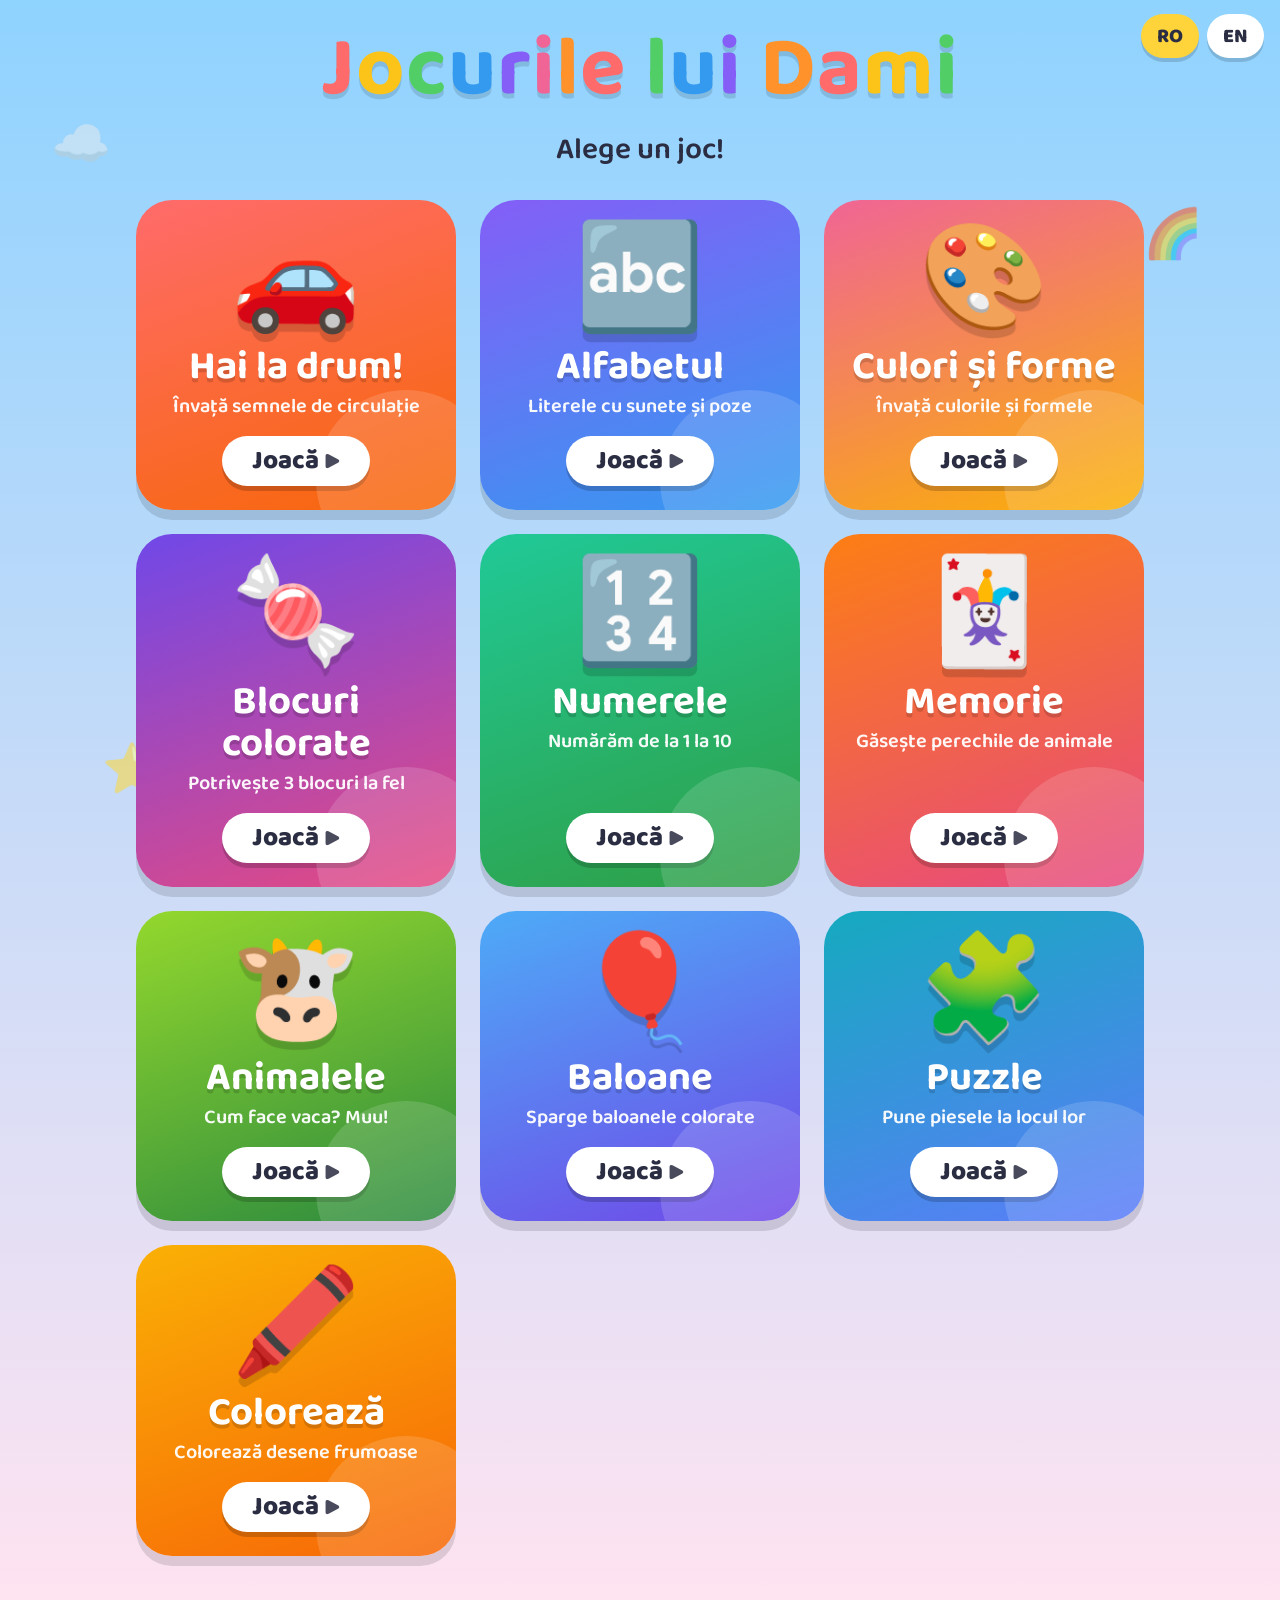
==== index.html @ ff149d6a "first version" ====
<!doctype html><html lang="ro"><head><meta charset="utf-8"><meta name="viewport" content="width=device-width,initial-scale=1"><title>Jocurile lui Dami</title><link rel="preconnect" href="https://fonts.googleapis.com"><link href="https://fonts.googleapis.com/css2?family=Baloo+2:wght@600;800&display=swap" rel="stylesheet"><style>:root{--ink:#2b2d42;--sky1:#8fd3ff;--sky2:#ffe3f1;--card-shadow:0 10px 0 rgba(0,0,0,.12);--font:"Baloo 2","Comic Sans MS","Trebuchet MS",sans-serif}*{box-sizing:border-box}body,html{margin:0;min-height:100%}body{font-family:var(--font);color:var(--ink);background:linear-gradient(180deg,var(--sky1),var(--sky2));min-height:100vh;overflow-x:hidden;padding-inline:16px}.float{position:fixed;font-size:48px;opacity:.55;pointer-events:none;animation:14s ease-in-out infinite drift;z-index:0}@keyframes drift{0%,100%{transform:translateY(0) rotate(-6deg)}50%{transform:translateY(-26px) rotate(6deg)}}header{position:relative;z-index:1;display:flex;justify-content:center;align-items:center;padding-block:28px 8px}h1{margin:0;font-size:clamp(40px,8vw,84px);line-height:1;text-align:center;letter-spacing:1px}h1 span{display:inline-block;text-shadow:0 5px 0 rgba(0,0,0,.12);animation:2.4s ease-in-out infinite hop}@keyframes hop{0%,100%,40%{transform:translateY(0)}20%{transform:translateY(-10px)}}.subtitle{position:relative;z-index:1;text-align:center;font-size:clamp(20px,3.5vw,30px);margin:6px 0 26px;font-weight:600}.lang{position:fixed;top:14px;right:16px;z-index:2;display:flex;gap:8px}.lang button{font:800 20px var(--font);border:0;border-radius:999px;padding:6px 16px;cursor:pointer;background:#fff;color:var(--ink);box-shadow:0 4px 0 rgba(0,0,0,.15)}.lang button[aria-pressed=true]{background:#ffd43b}.games{position:relative;z-index:1;display:grid;grid-template-columns:repeat(auto-fit,minmax(250px,320px));gap:24px;justify-content:center;max-width:1200px;margin:0 auto;padding-bottom:48px}.game{position:relative;display:flex;flex-direction:column;align-items:center;text-align:center;text-decoration:none;color:#fff;border-radius:36px;padding:26px 22px 24px;box-shadow:var(--card-shadow);transition:transform .15s;overflow:hidden}.game:focus-visible,.game:hover{transform:translateY(-6px) rotate(-1deg)}.game:active{transform:translateY(3px)}.game:focus-visible{outline:#fff solid 5px;outline-offset:4px}.game .icon{font-size:clamp(76px,12vw,104px);line-height:1.1;filter:drop-shadow(0 8px 0 rgba(0,0,0,.15));animation:3s ease-in-out infinite wiggle}@keyframes wiggle{0%,100%,30%{transform:rotate(0)}10%{transform:rotate(-8deg)}20%{transform:rotate(8deg)}}.game h2{margin:6px 0 2px;font-size:clamp(30px,4vw,40px);line-height:1.05;text-shadow:0 4px 0 rgba(0,0,0,.15)}.game p{margin:0 0 14px;font-size:20px;font-weight:600;opacity:.95}.game .play{margin-top:auto;background:#fff;color:var(--ink);font-weight:800;font-size:26px;border-radius:999px;padding:4px 30px;box-shadow:0 5px 0 rgba(0,0,0,.18)}.game.memory{background:linear-gradient(160deg,#fd7e14,#e64980)}.game.animals{background:linear-gradient(160deg,#94d82d,#2b8a3e)}.game.balloons{background:linear-gradient(160deg,#4dabf7,#7048e8)}.game.coloring{background:linear-gradient(160deg,#fab005,#f76707)}.game.puzzle{background:linear-gradient(160deg,#15aabf,#5c7cfa)}.game.drive{background:linear-gradient(160deg,#ff6b6b,#f76707)}.game.abc{background:linear-gradient(160deg,#845ef7,#339af0)}.game.num{background:linear-gradient(160deg,#20c997,#2f9e44)}.game.shapes{background:linear-gradient(160deg,#f06595,#fab005)}.game.blocks{background:linear-gradient(160deg,#7048e8,#e64980)}.game::after{content:"";position:absolute;inset:auto -40px -60px auto;width:180px;height:180px;border-radius:50%;background:rgba(255,255,255,.14)}@media (max-width:600px){header{padding-top:64px}.float{font-size:32px}.games{gap:18px}}@media (prefers-reduced-motion:reduce){.float,.game .icon,h1 span{animation:none}}</style></head><body><span class="float" style="left:4%;top:12%">☁️</span> <span class="float" style="right:6%;top:22%;animation-delay:-4s">🌈</span> <span class="float" style="left:8%;bottom:10%;animation-delay:-8s">⭐</span> <span class="float" style="right:10%;bottom:14%;animation-delay:-2s">🎈</span><div class="lang" role="group" aria-label="Language"><button data-lang="ro">RO</button> <button data-lang="en">EN</button></div><header><h1 id="title"></h1></header><p class="subtitle" id="subtitle"></p><main class="games"><a class="game drive" href="drive.html"><div class="icon" aria-hidden="true">🚗</div><h2 data-t="driveTitle"></h2><p data-t="driveText"></p><span class="play" data-t="play"></span> </a><a class="game abc" href="alphabet.html"><div class="icon" aria-hidden="true">🔤</div><h2 data-t="abcTitle"></h2><p data-t="abcText"></p><span class="play" data-t="play"></span> </a><a class="game shapes" href="shapes.html"><div class="icon" aria-hidden="true">🎨</div><h2 data-t="shapesTitle"></h2><p data-t="shapesText"></p><span class="play" data-t="play"></span> </a><a class="game blocks" href="blocks.html"><div class="icon" aria-hidden="true">🍬</div><h2 data-t="blocksTitle"></h2><p data-t="blocksText"></p><span class="play" data-t="play"></span> </a><a class="game num" href="numbers.html"><div class="icon" aria-hidden="true">🔢</div><h2 data-t="numTitle"></h2><p data-t="numText"></p><span class="play" data-t="play"></span> </a><a class="game memory" href="memory.html"><div class="icon" aria-hidden="true">🃏</div><h2 data-t="memoryTitle"></h2><p data-t="memoryText"></p><span class="play" data-t="play"></span> </a><a class="game animals" href="animals.html"><div class="icon" aria-hidden="true">🐮</div><h2 data-t="animalsTitle"></h2><p data-t="animalsText"></p><span class="play" data-t="play"></span> </a><a class="game balloons" href="balloons.html"><div class="icon" aria-hidden="true">🎈</div><h2 data-t="balloonsTitle"></h2><p data-t="balloonsText"></p><span class="play" data-t="play"></span> </a><a class="game puzzle" href="puzzle.html"><div class="icon" aria-hidden="true">🧩</div><h2 data-t="puzzleTitle"></h2><p data-t="puzzleText"></p><span class="play" data-t="play"></span> </a><a class="game coloring" href="coloring.html"><div class="icon" aria-hidden="true">🖍️</div><h2 data-t="coloringTitle"></h2><p data-t="coloringText"></p><span class="play" data-t="play"></span></a></main><script>const e={ro:{title:"Jocurile lui Dami",subtitle:"Alege un joc!",driveTitle:"Hai la drum!",driveText:"Învață semnele de circulație",abcTitle:"Alfabetul",abcText:"Literele cu sunete și poze",numTitle:"Numerele",numText:"Numărăm de la 1 la 10",shapesTitle:"Culori și forme",shapesText:"Învață culorile și formele",blocksTitle:"Blocuri colorate",blocksText:"Potrivește 3 blocuri la fel",memoryTitle:"Memorie",memoryText:"Găsește perechile de animale",animalsTitle:"Animalele",animalsText:"Cum face vaca? Muu!",balloonsTitle:"Baloane",balloonsText:"Sparge baloanele colorate",coloringTitle:"Colorează",coloringText:"Colorează desene frumoase",puzzleTitle:"Puzzle",puzzleText:"Pune piesele la locul lor",play:"Joacă ▶"},en:{title:"Dami's Games",subtitle:"Pick a game!",driveTitle:"Let's Drive!",driveText:"Learn the traffic signs",abcTitle:"The Alphabet",abcText:"Romanian letters with sounds and pictures",numTitle:"Numbers",numText:"Count from 1 to 10 in Romanian",shapesTitle:"Colors & Shapes",shapesText:"Learn colors and shapes in Romanian",blocksTitle:"Color Blocks",blocksText:"Match 3 blocks of the same color",memoryTitle:"Memory",memoryText:"Find the animal pairs",animalsTitle:"Animals",animalsText:"What does the cow say? Moo!",balloonsTitle:"Balloons",balloonsText:"Pop the balloons of one color",coloringTitle:"Coloring",coloringText:"Color in fun pictures",puzzleTitle:"Puzzle",puzzleText:"Put the picture pieces in place",play:"Play ▶"}},t=["#ff6b6b","#fcc419","#51cf66","#339af0","#845ef7","#f06595","#ff922b"];let l="ro";try{"en"===localStorage.getItem("dami-lang")&&(l="en")}catch(e){}function o(){const o=e[l];document.documentElement.lang=l,document.title=o.title;const a=document.getElementById("title");a.textContent="",[...o.title].forEach((e,l)=>{if(" "===e)return void a.append(" ");const o=document.createElement("span");o.textContent=e,o.style.color=t[l%t.length],o.style.animationDelay=.12*l+"s",a.appendChild(o)}),document.getElementById("subtitle").textContent=o.subtitle,document.querySelectorAll("[data-t]").forEach(e=>{e.textContent=o[e.dataset.t]}),document.querySelectorAll(".lang button").forEach(e=>e.setAttribute("aria-pressed",String(e.dataset.lang===l)))}document.querySelectorAll(".lang button").forEach(e=>e.addEventListener("click",()=>{l=e.dataset.lang;try{localStorage.setItem("dami-lang",l)}catch(e){}o()})),document.querySelectorAll(".game .icon").forEach((e,t)=>{e.style.animationDelay=.45*t+"s"}),o()</script></body></html>
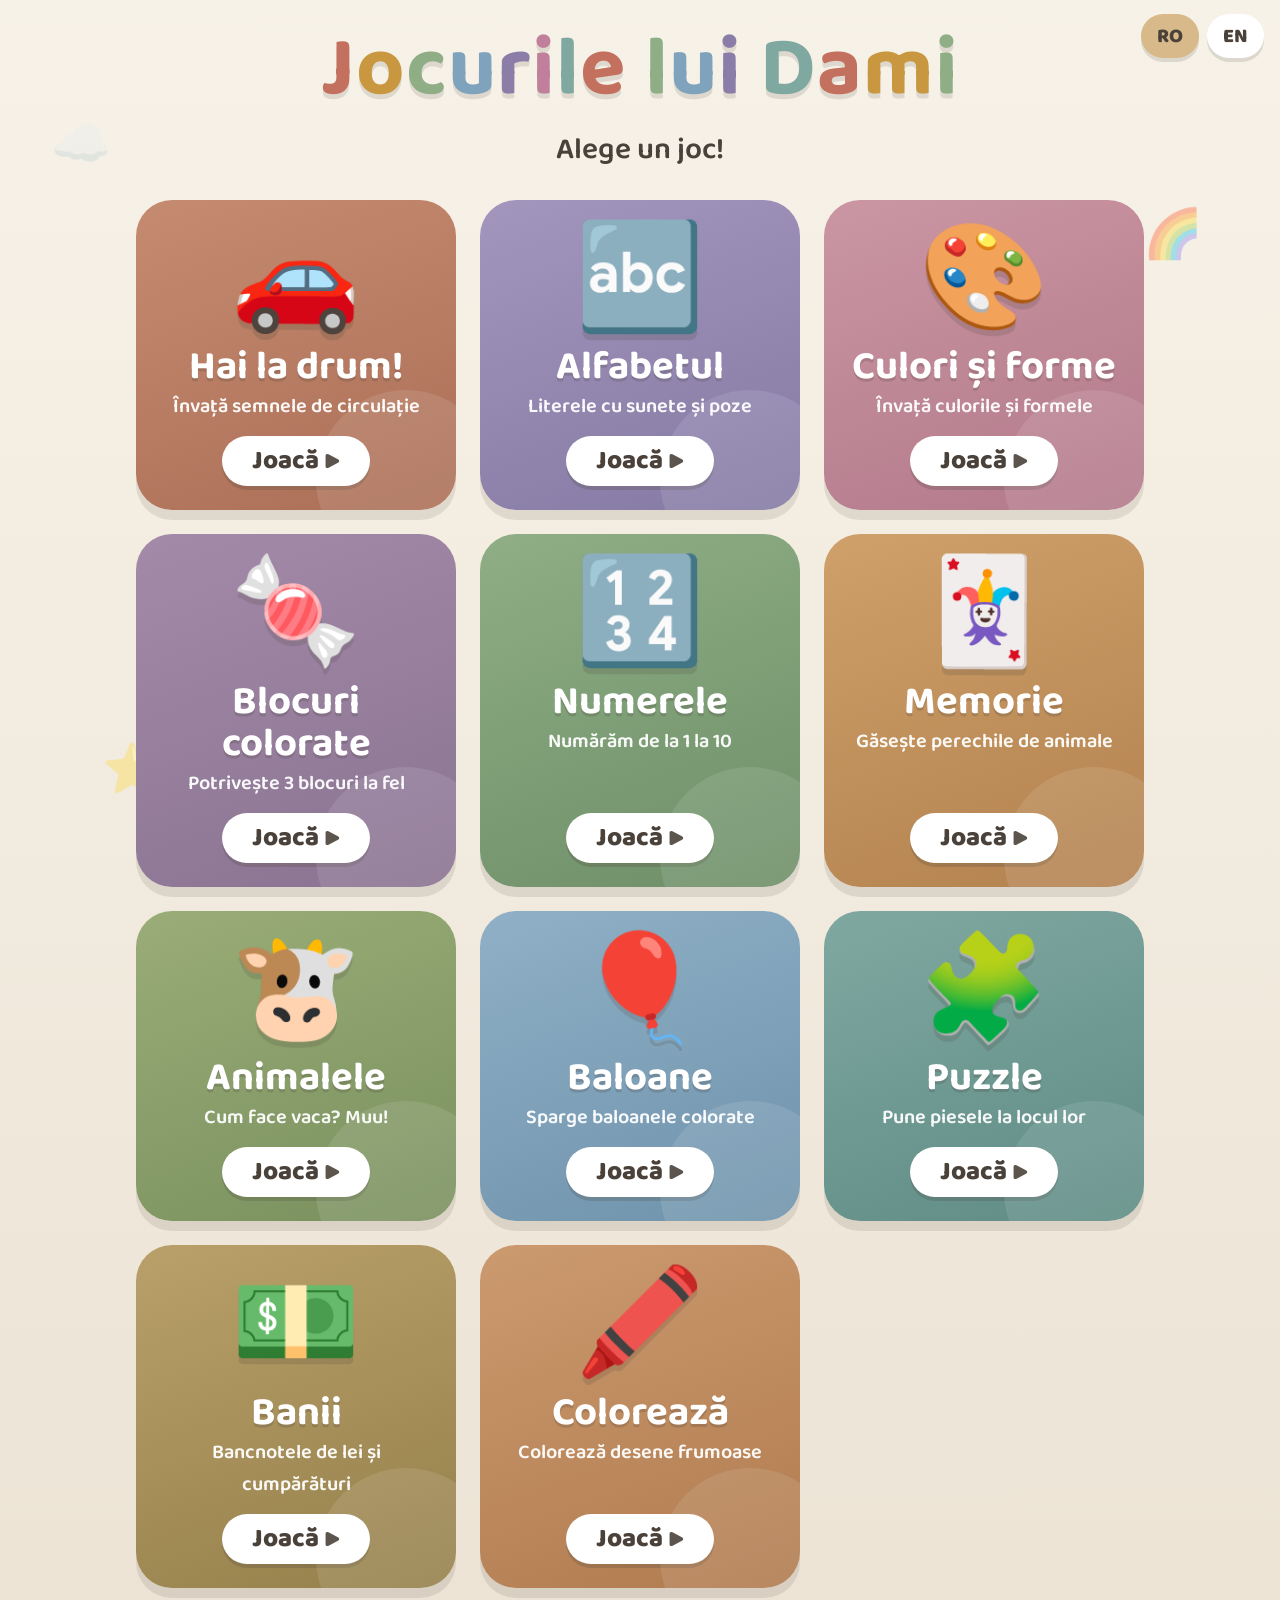
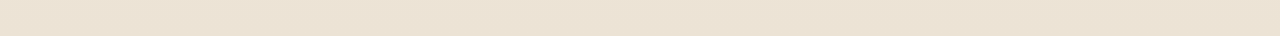
==== commit b483b867: "new v 2 monte" ====
--- a/index.html
+++ b/index.html
@@ -1 +1 @@
-<!doctype html><html lang="ro"><head><meta charset="utf-8"><meta name="viewport" content="width=device-width,initial-scale=1"><title>Jocurile lui Dami</title><link rel="preconnect" href="https://fonts.googleapis.com"><link href="https://fonts.googleapis.com/css2?family=Baloo+2:wght@600;800&display=swap" rel="stylesheet"><style>:root{--ink:#2b2d42;--sky1:#8fd3ff;--sky2:#ffe3f1;--card-shadow:0 10px 0 rgba(0,0,0,.12);--font:"Baloo 2","Comic Sans MS","Trebuchet MS",sans-serif}*{box-sizing:border-box}body,html{margin:0;min-height:100%}body{font-family:var(--font);color:var(--ink);background:linear-gradient(180deg,var(--sky1),var(--sky2));min-height:100vh;overflow-x:hidden;padding-inline:16px}.float{position:fixed;font-size:48px;opacity:.55;pointer-events:none;animation:14s ease-in-out infinite drift;z-index:0}@keyframes drift{0%,100%{transform:translateY(0) rotate(-6deg)}50%{transform:translateY(-26px) rotate(6deg)}}header{position:relative;z-index:1;display:flex;justify-content:center;align-items:center;padding-block:28px 8px}h1{margin:0;font-size:clamp(40px,8vw,84px);line-height:1;text-align:center;letter-spacing:1px}h1 span{display:inline-block;text-shadow:0 5px 0 rgba(0,0,0,.12);animation:2.4s ease-in-out infinite hop}@keyframes hop{0%,100%,40%{transform:translateY(0)}20%{transform:translateY(-10px)}}.subtitle{position:relative;z-index:1;text-align:center;font-size:clamp(20px,3.5vw,30px);margin:6px 0 26px;font-weight:600}.lang{position:fixed;top:14px;right:16px;z-index:2;display:flex;gap:8px}.lang button{font:800 20px var(--font);border:0;border-radius:999px;padding:6px 16px;cursor:pointer;background:#fff;color:var(--ink);box-shadow:0 4px 0 rgba(0,0,0,.15)}.lang button[aria-pressed=true]{background:#ffd43b}.games{position:relative;z-index:1;display:grid;grid-template-columns:repeat(auto-fit,minmax(250px,320px));gap:24px;justify-content:center;max-width:1200px;margin:0 auto;padding-bottom:48px}.game{position:relative;display:flex;flex-direction:column;align-items:center;text-align:center;text-decoration:none;color:#fff;border-radius:36px;padding:26px 22px 24px;box-shadow:var(--card-shadow);transition:transform .15s;overflow:hidden}.game:focus-visible,.game:hover{transform:translateY(-6px) rotate(-1deg)}.game:active{transform:translateY(3px)}.game:focus-visible{outline:#fff solid 5px;outline-offset:4px}.game .icon{font-size:clamp(76px,12vw,104px);line-height:1.1;filter:drop-shadow(0 8px 0 rgba(0,0,0,.15));animation:3s ease-in-out infinite wiggle}@keyframes wiggle{0%,100%,30%{transform:rotate(0)}10%{transform:rotate(-8deg)}20%{transform:rotate(8deg)}}.game h2{margin:6px 0 2px;font-size:clamp(30px,4vw,40px);line-height:1.05;text-shadow:0 4px 0 rgba(0,0,0,.15)}.game p{margin:0 0 14px;font-size:20px;font-weight:600;opacity:.95}.game .play{margin-top:auto;background:#fff;color:var(--ink);font-weight:800;font-size:26px;border-radius:999px;padding:4px 30px;box-shadow:0 5px 0 rgba(0,0,0,.18)}.game.memory{background:linear-gradient(160deg,#fd7e14,#e64980)}.game.animals{background:linear-gradient(160deg,#94d82d,#2b8a3e)}.game.balloons{background:linear-gradient(160deg,#4dabf7,#7048e8)}.game.coloring{background:linear-gradient(160deg,#fab005,#f76707)}.game.puzzle{background:linear-gradient(160deg,#15aabf,#5c7cfa)}.game.drive{background:linear-gradient(160deg,#ff6b6b,#f76707)}.game.abc{background:linear-gradient(160deg,#845ef7,#339af0)}.game.num{background:linear-gradient(160deg,#20c997,#2f9e44)}.game.shapes{background:linear-gradient(160deg,#f06595,#fab005)}.game.blocks{background:linear-gradient(160deg,#7048e8,#e64980)}.game::after{content:"";position:absolute;inset:auto -40px -60px auto;width:180px;height:180px;border-radius:50%;background:rgba(255,255,255,.14)}@media (max-width:600px){header{padding-top:64px}.float{font-size:32px}.games{gap:18px}}@media (prefers-reduced-motion:reduce){.float,.game .icon,h1 span{animation:none}}</style></head><body><span class="float" style="left:4%;top:12%">☁️</span> <span class="float" style="right:6%;top:22%;animation-delay:-4s">🌈</span> <span class="float" style="left:8%;bottom:10%;animation-delay:-8s">⭐</span> <span class="float" style="right:10%;bottom:14%;animation-delay:-2s">🎈</span><div class="lang" role="group" aria-label="Language"><button data-lang="ro">RO</button> <button data-lang="en">EN</button></div><header><h1 id="title"></h1></header><p class="subtitle" id="subtitle"></p><main class="games"><a class="game drive" href="drive.html"><div class="icon" aria-hidden="true">🚗</div><h2 data-t="driveTitle"></h2><p data-t="driveText"></p><span class="play" data-t="play"></span> </a><a class="game abc" href="alphabet.html"><div class="icon" aria-hidden="true">🔤</div><h2 data-t="abcTitle"></h2><p data-t="abcText"></p><span class="play" data-t="play"></span> </a><a class="game shapes" href="shapes.html"><div class="icon" aria-hidden="true">🎨</div><h2 data-t="shapesTitle"></h2><p data-t="shapesText"></p><span class="play" data-t="play"></span> </a><a class="game blocks" href="blocks.html"><div class="icon" aria-hidden="true">🍬</div><h2 data-t="blocksTitle"></h2><p data-t="blocksText"></p><span class="play" data-t="play"></span> </a><a class="game num" href="numbers.html"><div class="icon" aria-hidden="true">🔢</div><h2 data-t="numTitle"></h2><p data-t="numText"></p><span class="play" data-t="play"></span> </a><a class="game memory" href="memory.html"><div class="icon" aria-hidden="true">🃏</div><h2 data-t="memoryTitle"></h2><p data-t="memoryText"></p><span class="play" data-t="play"></span> </a><a class="game animals" href="animals.html"><div class="icon" aria-hidden="true">🐮</div><h2 data-t="animalsTitle"></h2><p data-t="animalsText"></p><span class="play" data-t="play"></span> </a><a class="game balloons" href="balloons.html"><div class="icon" aria-hidden="true">🎈</div><h2 data-t="balloonsTitle"></h2><p data-t="balloonsText"></p><span class="play" data-t="play"></span> </a><a class="game puzzle" href="puzzle.html"><div class="icon" aria-hidden="true">🧩</div><h2 data-t="puzzleTitle"></h2><p data-t="puzzleText"></p><span class="play" data-t="play"></span> </a><a class="game coloring" href="coloring.html"><div class="icon" aria-hidden="true">🖍️</div><h2 data-t="coloringTitle"></h2><p data-t="coloringText"></p><span class="play" data-t="play"></span></a></main><script>const e={ro:{title:"Jocurile lui Dami",subtitle:"Alege un joc!",driveTitle:"Hai la drum!",driveText:"Învață semnele de circulație",abcTitle:"Alfabetul",abcText:"Literele cu sunete și poze",numTitle:"Numerele",numText:"Numărăm de la 1 la 10",shapesTitle:"Culori și forme",shapesText:"Învață culorile și formele",blocksTitle:"Blocuri colorate",blocksText:"Potrivește 3 blocuri la fel",memoryTitle:"Memorie",memoryText:"Găsește perechile de animale",animalsTitle:"Animalele",animalsText:"Cum face vaca? Muu!",balloonsTitle:"Baloane",balloonsText:"Sparge baloanele colorate",coloringTitle:"Colorează",coloringText:"Colorează desene frumoase",puzzleTitle:"Puzzle",puzzleText:"Pune piesele la locul lor",play:"Joacă ▶"},en:{title:"Dami's Games",subtitle:"Pick a game!",driveTitle:"Let's Drive!",driveText:"Learn the traffic signs",abcTitle:"The Alphabet",abcText:"Romanian letters with sounds and pictures",numTitle:"Numbers",numText:"Count from 1 to 10 in Romanian",shapesTitle:"Colors & Shapes",shapesText:"Learn colors and shapes in Romanian",blocksTitle:"Color Blocks",blocksText:"Match 3 blocks of the same color",memoryTitle:"Memory",memoryText:"Find the animal pairs",animalsTitle:"Animals",animalsText:"What does the cow say? Moo!",balloonsTitle:"Balloons",balloonsText:"Pop the balloons of one color",coloringTitle:"Coloring",coloringText:"Color in fun pictures",puzzleTitle:"Puzzle",puzzleText:"Put the picture pieces in place",play:"Play ▶"}},t=["#ff6b6b","#fcc419","#51cf66","#339af0","#845ef7","#f06595","#ff922b"];let l="ro";try{"en"===localStorage.getItem("dami-lang")&&(l="en")}catch(e){}function o(){const o=e[l];document.documentElement.lang=l,document.title=o.title;const a=document.getElementById("title");a.textContent="",[...o.title].forEach((e,l)=>{if(" "===e)return void a.append(" ");const o=document.createElement("span");o.textContent=e,o.style.color=t[l%t.length],o.style.animationDelay=.12*l+"s",a.appendChild(o)}),document.getElementById("subtitle").textContent=o.subtitle,document.querySelectorAll("[data-t]").forEach(e=>{e.textContent=o[e.dataset.t]}),document.querySelectorAll(".lang button").forEach(e=>e.setAttribute("aria-pressed",String(e.dataset.lang===l)))}document.querySelectorAll(".lang button").forEach(e=>e.addEventListener("click",()=>{l=e.dataset.lang;try{localStorage.setItem("dami-lang",l)}catch(e){}o()})),document.querySelectorAll(".game .icon").forEach((e,t)=>{e.style.animationDelay=.45*t+"s"}),o()</script></body></html>+<!doctype html><html lang="ro"><head><meta charset="utf-8"><meta name="viewport" content="width=device-width,initial-scale=1"><title>Jocurile lui Dami</title><link rel="preconnect" href="https://fonts.googleapis.com"><link href="https://fonts.googleapis.com/css2?family=Baloo+2:wght@600;800&display=swap" rel="stylesheet"><style>:root{--ink:#4a423a;--sky1:#f7f2e8;--sky2:#ece3d5;--card-shadow:0 10px 0 rgba(74,66,58,.12);--font:"Baloo 2","Comic Sans MS","Trebuchet MS",sans-serif}*{box-sizing:border-box}body,html{margin:0;min-height:100%}body{font-family:var(--font);color:var(--ink);background:linear-gradient(180deg,var(--sky1),var(--sky2));min-height:100vh;overflow-x:hidden;padding-inline:16px}.float{position:fixed;font-size:48px;opacity:.35;pointer-events:none;animation:14s ease-in-out infinite drift;z-index:0}@keyframes drift{0%,100%{transform:translateY(0) rotate(-6deg)}50%{transform:translateY(-26px) rotate(6deg)}}header{position:relative;z-index:1;display:flex;justify-content:center;align-items:center;padding-block:28px 8px}h1{margin:0;font-size:clamp(40px,8vw,84px);line-height:1;text-align:center;letter-spacing:1px}h1 span{display:inline-block;text-shadow:0 5px 0 rgba(74,66,58,.14);animation:2.4s ease-in-out infinite hop}@keyframes hop{0%,100%,40%{transform:translateY(0)}20%{transform:translateY(-10px)}}.subtitle{position:relative;z-index:1;text-align:center;font-size:clamp(20px,3.5vw,30px);margin:6px 0 26px;font-weight:600}.lang{position:fixed;top:14px;right:16px;z-index:2;display:flex;gap:8px}.lang button{font:800 20px var(--font);border:0;border-radius:999px;padding:6px 16px;cursor:pointer;background:#fff;color:var(--ink);box-shadow:0 4px 0 rgba(74,66,58,.15)}.lang button[aria-pressed=true]{background:#d8b98a}.games{position:relative;z-index:1;display:grid;grid-template-columns:repeat(auto-fit,minmax(250px,320px));gap:24px;justify-content:center;max-width:1200px;margin:0 auto;padding-bottom:48px}.game{position:relative;display:flex;flex-direction:column;align-items:center;text-align:center;text-decoration:none;color:#fff;border-radius:36px;padding:26px 22px 24px;box-shadow:var(--card-shadow);transition:transform .15s;overflow:hidden}.game:focus-visible,.game:hover{transform:translateY(-6px) rotate(-1deg)}.game:active{transform:translateY(3px)}.game:focus-visible{outline:#fff solid 5px;outline-offset:4px}.game .icon{font-size:clamp(76px,12vw,104px);line-height:1.1;filter:drop-shadow(0 6px 0 rgba(74,66,58,.18));animation:3s ease-in-out infinite wiggle}@keyframes wiggle{0%,100%,30%{transform:rotate(0)}10%{transform:rotate(-8deg)}20%{transform:rotate(8deg)}}.game h2{margin:6px 0 2px;font-size:clamp(30px,4vw,40px);line-height:1.05;text-shadow:0 3px 0 rgba(74,66,58,.22)}.game p{margin:0 0 14px;font-size:20px;font-weight:600;opacity:.95}.game .play{margin-top:auto;background:#fff;color:var(--ink);font-weight:800;font-size:26px;border-radius:999px;padding:4px 30px;box-shadow:0 4px 0 rgba(74,66,58,.22)}.game.memory{background:linear-gradient(160deg,#cfa06a,#b3824f)}.game.animals{background:linear-gradient(160deg,#9aad78,#79905e)}.game.balloons{background:linear-gradient(160deg,#8fb0c6,#6f93ac)}.game.coloring{background:linear-gradient(160deg,#cc9a6f,#b07b4f)}.game.puzzle{background:linear-gradient(160deg,#7fa8a0,#5f8c85)}.game.money{background:linear-gradient(160deg,#b9a06a,#95804b)}.game.drive{background:linear-gradient(160deg,#c58b70,#ab6f57)}.game.abc{background:linear-gradient(160deg,#a396bd,#857aa4)}.game.num{background:linear-gradient(160deg,#8fae86,#6e8f68)}.game.shapes{background:linear-gradient(160deg,#cb96a3,#b2798a)}.game.blocks{background:linear-gradient(160deg,#a38aa8,#8a7392)}.game::after{content:"";position:absolute;inset:auto -40px -60px auto;width:180px;height:180px;border-radius:50%;background:rgba(255,255,255,.1)}@media (max-width:600px){header{padding-top:64px}.float{font-size:32px}.games{gap:18px}}@media (prefers-reduced-motion:reduce){.float,.game .icon,h1 span{animation:none}}</style></head><body><span class="float" style="left:4%;top:12%">☁️</span> <span class="float" style="right:6%;top:22%;animation-delay:-4s">🌈</span> <span class="float" style="left:8%;bottom:10%;animation-delay:-8s">⭐</span> <span class="float" style="right:10%;bottom:14%;animation-delay:-2s">🎈</span><div class="lang" role="group" aria-label="Language"><button data-lang="ro">RO</button> <button data-lang="en">EN</button></div><header><h1 id="title"></h1></header><p class="subtitle" id="subtitle"></p><main class="games"><a class="game drive" href="drive.html"><div class="icon" aria-hidden="true">🚗</div><h2 data-t="driveTitle"></h2><p data-t="driveText"></p><span class="play" data-t="play"></span> </a><a class="game abc" href="alphabet.html"><div class="icon" aria-hidden="true">🔤</div><h2 data-t="abcTitle"></h2><p data-t="abcText"></p><span class="play" data-t="play"></span> </a><a class="game shapes" href="shapes.html"><div class="icon" aria-hidden="true">🎨</div><h2 data-t="shapesTitle"></h2><p data-t="shapesText"></p><span class="play" data-t="play"></span> </a><a class="game blocks" href="blocks.html"><div class="icon" aria-hidden="true">🍬</div><h2 data-t="blocksTitle"></h2><p data-t="blocksText"></p><span class="play" data-t="play"></span> </a><a class="game num" href="numbers.html"><div class="icon" aria-hidden="true">🔢</div><h2 data-t="numTitle"></h2><p data-t="numText"></p><span class="play" data-t="play"></span> </a><a class="game memory" href="memory.html"><div class="icon" aria-hidden="true">🃏</div><h2 data-t="memoryTitle"></h2><p data-t="memoryText"></p><span class="play" data-t="play"></span> </a><a class="game animals" href="animals.html"><div class="icon" aria-hidden="true">🐮</div><h2 data-t="animalsTitle"></h2><p data-t="animalsText"></p><span class="play" data-t="play"></span> </a><a class="game balloons" href="balloons.html"><div class="icon" aria-hidden="true">🎈</div><h2 data-t="balloonsTitle"></h2><p data-t="balloonsText"></p><span class="play" data-t="play"></span> </a><a class="game puzzle" href="puzzle.html"><div class="icon" aria-hidden="true">🧩</div><h2 data-t="puzzleTitle"></h2><p data-t="puzzleText"></p><span class="play" data-t="play"></span> </a><a class="game money" href="money.html"><div class="icon" aria-hidden="true">💵</div><h2 data-t="moneyTitle"></h2><p data-t="moneyText"></p><span class="play" data-t="play"></span> </a><a class="game coloring" href="coloring.html"><div class="icon" aria-hidden="true">🖍️</div><h2 data-t="coloringTitle"></h2><p data-t="coloringText"></p><span class="play" data-t="play"></span></a></main><script>const e={ro:{title:"Jocurile lui Dami",subtitle:"Alege un joc!",driveTitle:"Hai la drum!",driveText:"Învață semnele de circulație",abcTitle:"Alfabetul",abcText:"Literele cu sunete și poze",numTitle:"Numerele",numText:"Numărăm de la 1 la 10",shapesTitle:"Culori și forme",shapesText:"Învață culorile și formele",blocksTitle:"Blocuri colorate",blocksText:"Potrivește 3 blocuri la fel",memoryTitle:"Memorie",memoryText:"Găsește perechile de animale",animalsTitle:"Animalele",animalsText:"Cum face vaca? Muu!",balloonsTitle:"Baloane",balloonsText:"Sparge baloanele colorate",coloringTitle:"Colorează",coloringText:"Colorează desene frumoase",puzzleTitle:"Puzzle",puzzleText:"Pune piesele la locul lor",moneyTitle:"Banii",moneyText:"Bancnotele de lei și cumpărături",play:"Joacă ▶"},en:{title:"Dami's Games",subtitle:"Pick a game!",driveTitle:"Let's Drive!",driveText:"Learn the traffic signs",abcTitle:"The Alphabet",abcText:"Romanian letters with sounds and pictures",numTitle:"Numbers",numText:"Count from 1 to 10 in Romanian",shapesTitle:"Colors & Shapes",shapesText:"Learn colors and shapes in Romanian",blocksTitle:"Color Blocks",blocksText:"Match 3 blocks of the same color",memoryTitle:"Memory",memoryText:"Find the animal pairs",animalsTitle:"Animals",animalsText:"What does the cow say? Moo!",balloonsTitle:"Balloons",balloonsText:"Pop the balloons of one color",coloringTitle:"Coloring",coloringText:"Color in fun pictures",puzzleTitle:"Puzzle",puzzleText:"Put the picture pieces in place",moneyTitle:"Money",moneyText:"Romanian leu notes and shopping",play:"Play ▶"}},t=["#c4705f","#c9973f","#8fae86","#7fa3bd","#8a7ea9","#c07f9a","#7fa8a0"];let l="ro";try{"en"===localStorage.getItem("dami-lang")&&(l="en")}catch(e){}function o(){const o=e[l];document.documentElement.lang=l,document.title=o.title;const a=document.getElementById("title");a.textContent="",[...o.title].forEach((e,l)=>{if(" "===e)return void a.append(" ");const o=document.createElement("span");o.textContent=e,o.style.color=t[l%t.length],o.style.animationDelay=.12*l+"s",a.appendChild(o)}),document.getElementById("subtitle").textContent=o.subtitle,document.querySelectorAll("[data-t]").forEach(e=>{e.textContent=o[e.dataset.t]}),document.querySelectorAll(".lang button").forEach(e=>e.setAttribute("aria-pressed",String(e.dataset.lang===l)))}document.querySelectorAll(".lang button").forEach(e=>e.addEventListener("click",()=>{l=e.dataset.lang;try{localStorage.setItem("dami-lang",l)}catch(e){}o()})),document.querySelectorAll(".game .icon").forEach((e,t)=>{e.style.animationDelay=.45*t+"s"}),o()</script></body></html>
